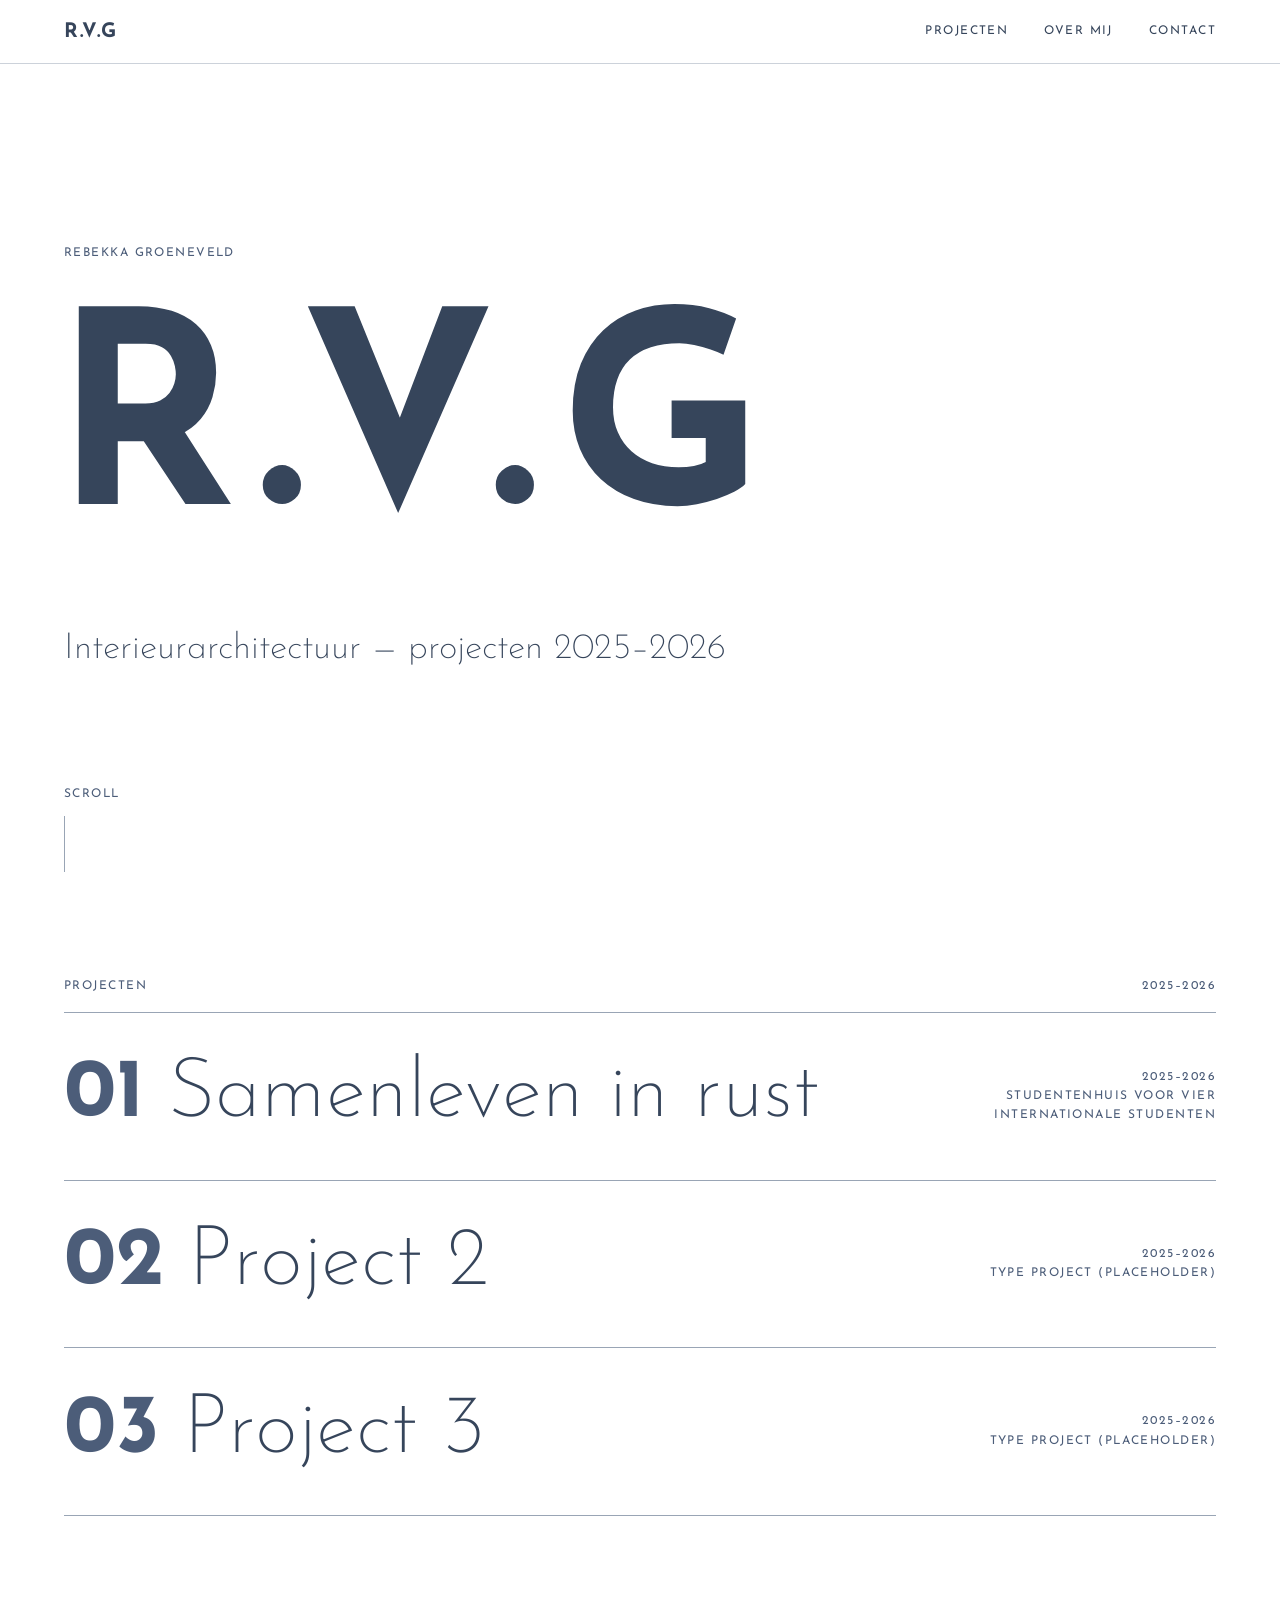
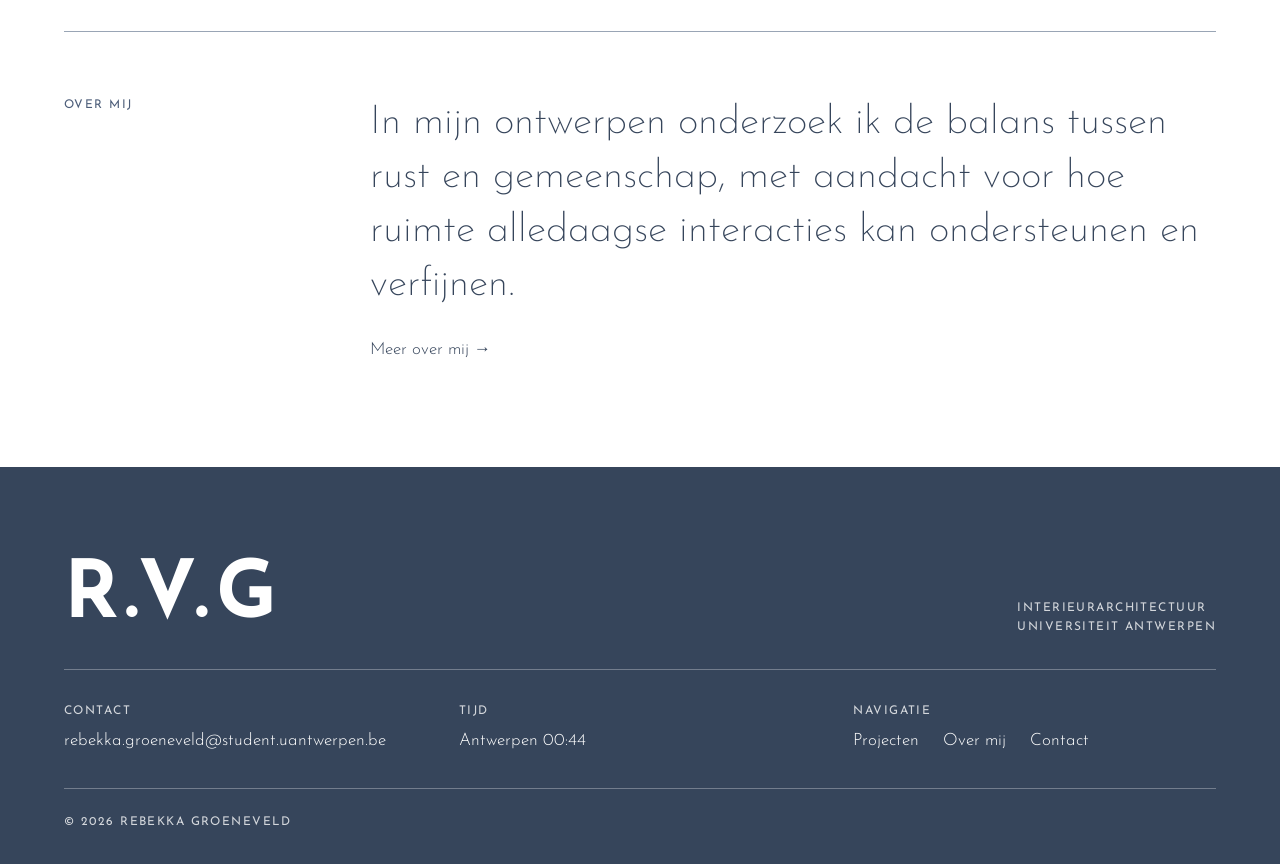
==== index.html @ e5ceb984 "start portfolio" ====
<!doctype html>
<html lang="nl">
<head>
<meta charset="utf-8">
<meta name="viewport" content="width=device-width, initial-scale=1">
<title>R.V.G — Interieurarchitectuur, portfolio van Rebekka Groeneveld</title>
<meta name="description" content="Portfolio van Rebekka Groeneveld, student interieurarchitectuur aan de Universiteit Antwerpen. Drie projecten als verhaal doorheen het ontwerpproces.">
<meta name="theme-color" content="#36455B">
<meta property="og:type" content="website">
<meta property="og:site_name" content="R.V.G">
<meta property="og:title" content="R.V.G — Interieurarchitectuur, portfolio van Rebekka Groeneveld">
<meta property="og:description" content="Portfolio van Rebekka Groeneveld, student interieurarchitectuur aan de Universiteit Antwerpen. Drie projecten als verhaal doorheen het ontwerpproces.">
<meta property="og:locale" content="nl_BE">
<!-- Optioneel: <meta property="og:image" content="https://GEBRUIKERSNAAM.github.io/REPO/assets/img/project-1/04-render-leefruimte.jpg"> (absolute URL nodig voor delen op social media) -->
<link rel="icon" href="data:image/svg+xml,%3Csvg%20xmlns%3D%27http%3A//www.w3.org/2000/svg%27%20viewBox%3D%270%200%2064%2064%27%3E%3Crect%20width%3D%2764%27%20height%3D%2764%27%20fill%3D%27%2336455B%27/%3E%3Ctext%20x%3D%2732%27%20y%3D%2746%27%20text-anchor%3D%27middle%27%20font-family%3D%27Josefin%20Sans%2CHelvetica%20Neue%2CArial%2Csans-serif%27%20font-weight%3D%27700%27%20font-size%3D%2742%27%20fill%3D%27%23ffffff%27%3ER%3C/text%3E%3C/svg%3E">
<link rel="preconnect" href="https://fonts.googleapis.com">
<link rel="preconnect" href="https://fonts.gstatic.com" crossorigin>
<link rel="stylesheet" href="https://fonts.googleapis.com/css2?family=Josefin+Sans:wght@200;300;400;700&amp;display=swap">
<link rel="stylesheet" href="css/style.css">
<script>document.documentElement.classList.add('js');</script>
</head>
<body>
<a class="skip" href="#main">Ga naar inhoud</a>
<header class="site-header">
  <div class="site-header__in">
    <a class="logo" href="index.html" aria-label="R.V.G, naar de startpagina">R.V.G</a>
    <nav class="nav" aria-label="Hoofdmenu">
      <a class="link" href="index.html#projecten">Projecten</a>
      <a class="link" href="about.html">Over mij</a>
      <a class="link" href="contact.html">Contact</a>
    </nav>
    <button class="menu-btn" type="button" aria-expanded="false" aria-controls="mobile-menu"><span class="menu-btn__label">Menu</span></button>
  </div>
</header>
<div class="mobile-menu" id="mobile-menu">
  <nav aria-label="Mobiel menu">
    <a href="index.html#projecten">Projecten</a>
    <a href="about.html">Over mij</a>
    <a href="contact.html">Contact</a>
  </nav>
  <p class="label">Antwerpen<br>rebekka.groeneveld@student.uantwerpen.be</p>
</div>
<main id="main">
  <section class="hero container">
    <p class="label hero__who">Rebekka Groeneveld</p>
    <h1 class="hero__logo">R.V.G</h1>
    <!-- PLACEHOLDER: pas deze hero-zin aan -->
    <p class="hero__line">Interieurarchitectuur — projecten 2025–2026</p>
    <a class="scroll" href="#projecten" aria-label="Scroll naar de projecten"><span class="label">Scroll</span><span class="scroll__line" aria-hidden="true"></span></a>
  </section>

  <section id="projecten" class="projects">
    <div class="container">
      <div class="section-head"><h2 class="label">Projecten</h2><span class="label">2025–2026</span></div>
      <ol class="plist" id="plist"></ol>
      <noscript>
        <ul class="plist plist--static">
          <li><a class="link" href="project.html?p=samenleven-in-rust">01 Samenleven in rust</a></li>
          <li><a class="link" href="project.html?p=project-2">02 Project 2</a></li>
          <li><a class="link" href="project.html?p=project-3">03 Project 3</a></li>
        </ul>
      </noscript>
    </div>
  </section>

  <section class="teaser">
    <div class="container teaser__grid">
      <p class="label reveal">Over mij</p>
      <div class="reveal">
        <p class="teaser__text">In mijn ontwerpen onderzoek ik de balans tussen rust en gemeenschap, met aandacht voor hoe ruimte alledaagse interacties kan ondersteunen en verfijnen.</p>
        <p><a class="link" href="about.html">Meer over mij →</a></p>
      </div>
    </div>
  </section>
</main>
<div class="preview" aria-hidden="true"></div>
<footer class="site-footer">
  <div class="container">
    <div class="site-footer__top">
      <a class="logo logo--lg" href="index.html" aria-label="R.V.G, naar de startpagina">R.V.G</a>
      <p class="label">Interieurarchitectuur<br>Universiteit Antwerpen</p>
    </div>
    <div class="site-footer__grid">
      <div><p class="label">Contact</p><a class="link" href="mailto:rebekka.groeneveld@student.uantwerpen.be">rebekka.groeneveld@student.uantwerpen.be</a></div>
      <div><p class="label">Tijd</p><p data-clock>Antwerpen</p></div>
      <div><p class="label">Navigatie</p><p class="site-footer__nav"><a class="link" href="index.html#projecten">Projecten</a> <a class="link" href="about.html">Over mij</a> <a class="link" href="contact.html">Contact</a></p></div>
    </div>
    <p class="site-footer__copy label">&copy; <span data-year>2026</span> Rebekka Groeneveld</p>
  </div>
</footer>
<script src="js/projects.js" defer></script>
<script src="js/main.js" defer></script>
</body>
</html>
---- css/style.css ----
/* ==========================================================================
   R.V.G — portfolio Rebekka Groeneveld
   Kleuren: enkel de vier merkkleuren (+ transparanties ervan).
   ========================================================================== */
:root{
  --blue-mid:  #4c5d79;   /* hoofdkleur: accenten, hover, lijnen op licht */
  --blue-soft: #99a5b5;   /* secundair: hairlines, randen, placeholders */
  --blue-deep: #36455B;   /* donkerste tint: lopende tekst, footer, donkere secties */
  --white:     #ffffff;   /* basisachtergrond */

  --font: 'Josefin Sans', 'Helvetica Neue', Arial, sans-serif;
  --pad: clamp(1.25rem, 5vw, 4rem);
  --max: 1400px;
  --header-h: 64px;
  --hair: 1px solid var(--blue-soft);
  --ease: cubic-bezier(.2,.7,.2,1);
}

*,*::before,*::after{box-sizing:border-box}
html{scroll-behavior:smooth;scroll-padding-top:var(--header-h);-webkit-text-size-adjust:100%}
body{
  margin:0;padding-top:var(--header-h);
  font-family:var(--font);font-weight:300;font-size:1.0625rem;line-height:1.7;
  color:var(--blue-deep);background:var(--white);
  -webkit-font-smoothing:antialiased;
  animation:pagein .5s ease;
}
body.no-scroll,body.menu-open{overflow:hidden}
body.is-leaving{opacity:0!important;transition:opacity .25s ease}
@keyframes pagein{from{opacity:0}to{opacity:1}}

h1,h2,p,figure,dl,dd,ol,ul{margin:0}
ol,ul{padding:0;list-style:none}
img{display:block;max-width:100%}
a{color:inherit}
b{font-weight:700}

:focus-visible{outline:2px solid var(--blue-mid);outline-offset:3px}
.scene--donker :focus-visible,.site-footer :focus-visible,.mobile-menu :focus-visible,.lb :focus-visible{outline-color:var(--white)}

.container{width:100%;max-width:var(--max);margin-inline:auto;padding-inline:var(--pad)}

/* ---------- typografie ---------- */
.label{
  font-size:.75rem;font-weight:400;letter-spacing:.12em;text-transform:uppercase;
  line-height:1.6;color:var(--blue-mid);
}
.display{
  font-weight:200;font-size:clamp(2.5rem,7vw,6rem);line-height:1.04;letter-spacing:-.01em;
}
.num{font-weight:700;color:var(--blue-mid);margin-right:.28em;letter-spacing:0}

/* ---------- link met uitschuivende onderlijn ---------- */
.link{position:relative;text-decoration:none;color:inherit;transition:color .25s}
.link::after{
  content:"";position:absolute;left:0;right:0;bottom:-.1em;height:1px;background:currentColor;
  transform:scaleX(0);transform-origin:left;transition:transform .4s var(--ease);
}
.link:hover,.link:focus-visible{color:var(--blue-mid)}
.link:hover::after,.link:focus-visible::after,.link[aria-current="page"]::after{transform:scaleX(1)}
.site-footer .link:hover,.site-footer .link:focus-visible,.mobile-menu a:hover{color:var(--white)}

/* ---------- header ---------- */
.skip{
  position:absolute;left:var(--pad);top:-5rem;z-index:120;background:var(--blue-deep);color:var(--white);
  padding:.6rem 1rem;font-size:.75rem;letter-spacing:.12em;text-transform:uppercase;text-decoration:none;
}
.skip:focus{top:.5rem}
.site-header{
  position:fixed;inset:0 0 auto 0;height:var(--header-h);z-index:50;
  background:rgba(255,255,255,.94);-webkit-backdrop-filter:blur(8px);backdrop-filter:blur(8px);
  border-bottom:1px solid rgba(153,165,181,.5);transition:background .3s,border-color .3s;
}
.site-header__in{
  height:100%;max-width:var(--max);margin-inline:auto;padding-inline:var(--pad);
  display:flex;align-items:center;justify-content:space-between;
}
.logo{
  font-weight:700;font-size:1.25rem;letter-spacing:.08em;text-transform:uppercase;line-height:1;
  color:var(--blue-deep);text-decoration:none;transition:color .25s;
}
.logo:hover{color:var(--blue-mid)}
.nav{display:none;gap:2.25rem}
.nav a{
  font-size:.75rem;font-weight:400;letter-spacing:.12em;text-transform:uppercase;
  padding:.6rem 0;color:var(--blue-deep);
}
.nav a:hover,.nav a[aria-current="page"]{color:var(--blue-mid)}
.nav a::after{bottom:.35rem}
.menu-btn{
  font:inherit;font-size:.75rem;font-weight:400;letter-spacing:.12em;text-transform:uppercase;
  min-height:44px;padding:.5rem 1rem;background:none;border:1px solid var(--blue-soft);
  color:var(--blue-deep);cursor:pointer;transition:color .25s,border-color .25s;
}
.menu-btn:hover{color:var(--blue-mid)}
@media (min-width:600px){.nav{display:flex}.menu-btn{display:none}.mobile-menu{display:none!important}}

.mobile-menu{
  position:fixed;inset:0;z-index:45;background:var(--blue-deep);color:var(--white);
  padding:calc(var(--header-h) + 2rem) var(--pad) 2rem;
  display:flex;flex-direction:column;justify-content:space-between;
  opacity:0;visibility:hidden;transition:opacity .35s ease,visibility .35s;
}
.mobile-menu nav{display:flex;flex-direction:column;gap:.5rem}
.mobile-menu nav a{font-weight:200;font-size:clamp(2.25rem,11vw,3.5rem);line-height:1.2;text-decoration:none}
.mobile-menu .label{color:rgba(255,255,255,.78)}
.menu-open .mobile-menu{opacity:1;visibility:visible}
.menu-open .site-header{background:var(--blue-deep);border-color:rgba(255,255,255,.25)}
.menu-open .logo,.menu-open .menu-btn{color:var(--white)}
.menu-open .menu-btn{border-color:rgba(255,255,255,.5)}

/* ---------- media (afbeeldingen + placeholders) ---------- */
.fig{display:block}
.media{
  position:relative;display:block;width:100%;aspect-ratio:var(--r,4/3);overflow:hidden;
  margin:0;padding:0;border:0;background:transparent;font:inherit;color:inherit;
}
.media img{
  position:absolute;inset:0;width:100%;height:100%;
  object-fit:var(--fit,cover);object-position:var(--pos,50% 50%);
}
.media--zoom{cursor:zoom-in}
.media.is-missing{background:var(--blue-soft)}
.media.is-missing img{display:none}
.media.is-missing::after{
  content:attr(data-name);position:absolute;inset:0;display:flex;align-items:center;justify-content:center;
  padding:1rem;text-align:center;font-size:.75rem;font-weight:700;letter-spacing:.12em;text-transform:uppercase;
  color:var(--blue-deep);overflow-wrap:anywhere;
}
.cap{
  padding-top:.75rem;text-align:left;
  font-size:.75rem;font-weight:400;letter-spacing:.12em;text-transform:uppercase;line-height:1.6;color:var(--blue-mid);
}

/* ---------- scroll-animaties ---------- */
.js .reveal{
  opacity:0;transform:translateY(22px);
  transition:opacity .9s var(--ease),transform .9s var(--ease);transition-delay:var(--d,0ms);
}
.js .reveal.in{opacity:1;transform:none}

/* ---------- startpagina ---------- */
.hero{
  min-height:calc(100svh - var(--header-h));
  display:flex;flex-direction:column;justify-content:center;padding-block:3rem 6rem;position:relative;
}
.hero__logo{
  font-weight:700;font-size:clamp(4.5rem,21vw,17rem);letter-spacing:.08em;line-height:1;
  color:var(--blue-deep);margin:.15em 0 .2em -.04em;
}
.hero__line{font-weight:200;font-size:clamp(1.25rem,3vw,2.25rem);line-height:1.3;max-width:34ch}
.scroll{
  position:absolute;left:var(--pad);bottom:1.75rem;display:flex;flex-direction:column;gap:.75rem;
  text-decoration:none;
}
.scroll__line{display:block;position:relative;width:1px;height:56px;background:var(--blue-soft);overflow:hidden}
.scroll__line::after{
  content:"";position:absolute;inset:0;background:var(--blue-mid);
  transform:translateY(-100%);animation:scrolldown 2.4s ease-in-out infinite;
}
@keyframes scrolldown{0%{transform:translateY(-100%)}60%,100%{transform:translateY(100%)}}

.projects{padding-block:clamp(2rem,6vw,5rem) clamp(4rem,9vw,8rem)}
.section-head{display:flex;justify-content:space-between;padding-bottom:1rem}
.plist{border-bottom:var(--hair)}
.prow{
  display:grid;grid-template-columns:1fr;gap:1.1rem;padding:1.5rem 0 2rem;border-top:var(--hair);
  color:var(--blue-deep);text-decoration:none;
}
.prow__img{order:-1}
.prow__title{display:block;font-weight:200;font-size:clamp(2.25rem,9vw,3.25rem);line-height:1.08;transition:color .35s,transform .5s var(--ease)}
.prow__meta{display:block}
.prow:hover .prow__title,.prow:focus-visible .prow__title{color:var(--blue-mid)}
@media (min-width:600px) and (max-width:899px){.prow{grid-template-columns:1fr 1fr}.prow__img{grid-column:1/-1}}

/* desktop met muis: grote titels, voorbeeldbeeld volgt de cursor */
@media (hover:hover) and (pointer:fine) and (min-width:900px){
  .prow{grid-template-columns:1fr minmax(12rem,18rem);align-items:center;gap:2rem;padding:clamp(1.5rem,3vw,2.5rem) 0}
  .prow__img{display:none}
  .prow__title{font-size:clamp(3rem,6.5vw,6rem)}
  .prow:hover .prow__title,.prow:focus-visible .prow__title{transform:translateX(.6rem)}
  .prow__meta{text-align:right}
  .preview{
    display:block;position:fixed;left:0;top:0;z-index:30;width:min(28vw,400px);aspect-ratio:4/3;
    pointer-events:none;opacity:0;transition:opacity .3s ease;background:var(--blue-soft);overflow:hidden;
  }
  .preview.on{opacity:1}
  .preview__item{position:absolute;inset:0;opacity:0;transition:opacity .25s ease}
  .preview__item.on{opacity:1}
  .preview .media{aspect-ratio:auto;height:100%}
}
.preview{display:none}

.teaser{padding-block:0 clamp(3rem,8vw,7rem)}
.teaser::before{content:"";display:block;width:min(100% - 2 * var(--pad), var(--max) - 2 * var(--pad));margin:0 auto clamp(2rem,5vw,4rem);border-top:var(--hair)}
.teaser__grid{display:grid;gap:1.5rem}
.teaser__text{font-weight:200;font-size:clamp(1.5rem,3.2vw,2.5rem);line-height:1.35;max-width:36ch;margin-bottom:1.5rem}
@media (min-width:900px){.teaser__grid{grid-template-columns:1fr 3fr}}

/* ---------- subpagina's ---------- */
.page-head{padding-block:clamp(3rem,8vw,7rem) clamp(1.5rem,4vw,3rem)}
.page-head .label{margin-bottom:1rem}
.about{padding-bottom:clamp(4rem,9vw,8rem)}
.about__grid{display:grid;gap:clamp(2rem,5vw,5rem);border-top:var(--hair);padding-top:clamp(2rem,5vw,4rem)}
.about__text>p{max-width:62ch;font-size:clamp(1.0625rem,1.3vw,1.25rem)}
.facts{margin-top:clamp(2rem,5vw,4rem);max-width:62ch}
.facts>div{display:grid;gap:.25rem;padding-block:1.1rem;border-top:var(--hair)}
.facts>div:last-child{border-bottom:var(--hair)}
.facts dd{font-weight:400}
@media (min-width:900px){
  .about__grid{grid-template-columns:5fr 7fr;align-items:start}
  .facts>div{grid-template-columns:10rem 1fr;gap:1.5rem}
}
.contact{padding-bottom:clamp(4rem,9vw,8rem)}
.contact>p{padding-top:clamp(1.5rem,4vw,3rem);border-top:var(--hair)}
.big-mail{font-weight:200;font-size:clamp(1.4rem,4.6vw,3.5rem);line-height:1.2;overflow-wrap:anywhere}
.contact__grid{display:grid;gap:2rem;margin-top:clamp(3rem,7vw,6rem);padding-top:1.5rem;border-top:var(--hair)}
.contact__grid .label{margin-bottom:.5rem}
@media (min-width:600px){.contact__grid{grid-template-columns:1fr 1fr}}
.nf{padding-block:clamp(3rem,10vw,9rem);display:grid;gap:1.5rem;justify-items:start}
.nf .display{font-size:clamp(2.25rem,6vw,5rem)}

/* ---------- projectpagina: voortgang ---------- */
.progress{position:fixed;top:0;left:0;right:0;height:2px;z-index:60;pointer-events:none}
.progress span{display:block;height:100%;background:var(--blue-mid);transform-origin:left;transform:scaleX(0)}
.counter{
  position:fixed;right:var(--pad);bottom:1.25rem;z-index:40;display:flex;align-items:center;gap:.8rem;
  padding:.45rem .8rem;background:var(--white);border:1px solid var(--blue-soft);color:var(--blue-mid);
  font-size:.75rem;font-weight:700;letter-spacing:.12em;line-height:1.6;
  opacity:0;transform:translateY(8px);transition:opacity .3s,transform .3s;pointer-events:none;
}
.counter.on{opacity:1;transform:none}
.counter__line{position:relative;width:40px;height:2px;background:var(--blue-soft);overflow:hidden}
.counter__line span{position:absolute;inset:0;background:var(--blue-mid);transform-origin:left;transform:scaleX(0);transition:transform .45s var(--ease)}

/* ---------- projectpagina: intro ---------- */
.p-intro__head{padding-block:clamp(3rem,8vw,7rem) clamp(2rem,5vw,4rem)}
.p-intro__head .label{margin-bottom:1.25rem}
.meta{
  display:grid;gap:1.25rem 2rem;margin-top:clamp(2rem,5vw,4rem);padding-top:1.25rem;border-top:var(--hair);
  grid-template-columns:repeat(auto-fit,minmax(200px,1fr));
}
.meta dd{font-weight:400;font-size:.95rem;line-height:1.5}
.bleed .media{aspect-ratio:auto;height:clamp(360px,82svh,980px)}
.bleed .cap{padding-inline:var(--pad)}

/* ---------- projectpagina: scènes ---------- */
.scene{padding-block:clamp(4rem,10vw,9rem)}
.scene::before{
  content:"";display:block;width:min(100% - 2 * var(--pad), var(--max) - 2 * var(--pad));
  margin:0 auto clamp(2rem,5vw,4rem);border-top:var(--hair);
}
.scene__text{max-width:62ch}
.scene__text p{font-size:clamp(1.0625rem,1.3vw,1.1875rem)}
.scene__text p+p{margin-top:1.1em}
.grid{display:grid;gap:clamp(1.75rem,4vw,4rem);align-items:center}
.scene__media{display:grid;gap:1.25rem}
@media (min-width:900px){
  .scene--split .grid,.scene--donker .grid{grid-template-columns:5fr 7fr}
  .scene--split-rev .grid{grid-template-columns:7fr 5fr}
  .scene--split-rev .scene__text{order:2}
  .scene--sticky .grid{grid-template-columns:7fr 5fr;align-items:start}
  .scene--sticky .scene__media{position:sticky;top:calc(var(--header-h) + 2rem)}
  .scene--sticky .scene__text{padding-block:min(32vh,16rem)}
}

/* twee beelden naast elkaar */
.pair{display:grid;gap:clamp(2rem,5vw,5rem);margin-top:clamp(2.5rem,6vw,5rem)}
@media (min-width:600px){.pair{grid-template-columns:1fr 1fr;align-items:start}}
@media (min-width:900px){.scene--paar .pair>:nth-child(2){margin-top:clamp(2rem,6vw,6rem)}}
.scene--tekeningen{padding-block:clamp(5rem,12vw,11rem)}
.scene--tekeningen .pair{margin-top:clamp(3rem,8vw,7rem)}

/* full-bleed */
.bleed-holder{position:relative}
.over{padding:1.5rem var(--pad) 0;max-width:none}
@media (min-width:900px){
  .over{
    position:absolute;left:var(--pad);bottom:var(--pad);max-width:min(34rem,calc(100% - 2 * var(--pad)));
    padding:clamp(1.5rem,3vw,2.75rem);background:var(--white);
  }
}
.scene__after{margin-top:clamp(2rem,5vw,4rem)}
.scene--slot .scene__after .scene__text{max-width:62ch}
.scene--slot .scene__text p{font-size:clamp(1.25rem,2.2vw,1.75rem);line-height:1.6}

/* donker conceptmoment */
.scene--donker{background:var(--blue-deep);color:var(--white)}
.scene--donker::before{border-color:rgba(255,255,255,.35)}
.scene--donker .cap,.scene--donker .label{color:rgba(255,255,255,.78)}

/* galerij */
.gallery{margin-top:clamp(4rem,9vw,8rem);padding-top:clamp(2rem,5vw,4rem);border-top:var(--hair);columns:1;column-gap:clamp(1rem,3vw,3rem)}
.gallery .fig{break-inside:avoid;margin-bottom:clamp(1rem,3vw,3rem)}
@media (min-width:600px){.gallery{columns:2}}

/* volgend project */
.next{padding-block:clamp(4rem,10vw,9rem) clamp(3rem,7vw,6rem)}
.next::before{
  content:"";display:block;width:min(100% - 2 * var(--pad), var(--max) - 2 * var(--pad));
  margin:0 auto clamp(2rem,5vw,4rem);border-top:var(--hair);
}
.next__link{display:grid;gap:1.5rem;text-decoration:none;color:var(--blue-deep)}
.next__title{display:block;font-weight:200;font-size:clamp(2.25rem,6vw,5rem);line-height:1.05;margin-top:.75rem;transition:color .35s}
.next__link:hover .next__title,.next__link:focus-visible .next__title{color:var(--blue-mid)}
.next__link .media{--r:16/10}
.back{display:inline-block;margin-top:clamp(2rem,5vw,3.5rem);font-size:.75rem;font-weight:400;letter-spacing:.12em;text-transform:uppercase}
@media (min-width:900px){.next__link{grid-template-columns:6fr 6fr;align-items:center;gap:4rem}}

/* ---------- footer ---------- */
.site-footer{background:var(--blue-deep);color:var(--white);padding-block:clamp(3rem,7vw,6rem) 2rem}
.site-footer .label{color:rgba(255,255,255,.78)}
.site-footer .logo{color:var(--white)}
.logo--lg{font-size:clamp(2.5rem,8vw,5rem)}
.site-footer__top{display:flex;justify-content:space-between;align-items:flex-end;gap:2rem;padding-bottom:2rem;border-bottom:1px solid rgba(255,255,255,.3)}
.site-footer__grid{display:grid;gap:2rem;padding-block:2rem}
.site-footer__grid p.label{margin-bottom:.35rem}
.site-footer__nav{display:flex;flex-wrap:wrap;gap:.25rem 1.5rem}
.site-footer__copy{padding-top:1.5rem;border-top:1px solid rgba(255,255,255,.3)}
@media (min-width:600px){.site-footer__grid{grid-template-columns:repeat(3,1fr)}}

/* ---------- lightbox ---------- */
.lb{position:fixed;inset:0;z-index:100;background:rgba(54,69,91,.97);color:var(--white);display:none;flex-direction:column}
.lb.open{display:flex;animation:pagein .25s ease}
.lb .label{color:rgba(255,255,255,.78)}
.lb__bar{display:flex;justify-content:space-between;align-items:center;min-height:var(--header-h);padding:.5rem var(--pad)}
.lb__btn,.lb__nav{
  font:inherit;font-size:.75rem;font-weight:400;letter-spacing:.12em;text-transform:uppercase;color:var(--white);
  background:none;border:1px solid rgba(255,255,255,.5);cursor:pointer;min-height:44px;min-width:44px;padding:.4rem 1rem;
  transition:background .25s,color .25s;
}
.lb__btn:hover,.lb__nav:hover{background:var(--white);color:var(--blue-deep)}
.lb__nav{position:absolute;top:50%;transform:translateY(-50%);font-size:1.25rem;padding:.4rem .7rem}
.lb__prev{left:.75rem}.lb__next{right:.75rem}
.lb__stage{flex:1;min-height:0;display:flex;overflow:auto;padding:0 clamp(3.5rem,8vw,6rem)}
.lb__img{margin:auto;max-width:100%;max-height:100%;width:auto;height:auto;object-fit:contain;background:var(--white);cursor:zoom-in}
.lb.zoom .lb__img{max-width:none;max-height:none;width:200%;cursor:zoom-out}
.lb__stage.is-missing .lb__img{display:none}
.lb__stage.is-missing::after{
  content:attr(data-name);margin:auto;padding:3rem;background:var(--blue-soft);color:var(--blue-deep);
  font-size:.75rem;font-weight:700;letter-spacing:.12em;text-transform:uppercase;
}
.lb__cap{padding:.9rem var(--pad) 1.25rem;min-height:3.25rem}
@media (max-width:599px){
  .lb__stage{padding:0 .75rem}
  .lb__nav{top:auto;bottom:.6rem;transform:none}
}

/* ---------- reduced motion ---------- */
@media (prefers-reduced-motion: reduce){
  html{scroll-behavior:auto}
  *,*::before,*::after{animation:none!important;transition:none!important}
  .js .reveal{opacity:1;transform:none}
}
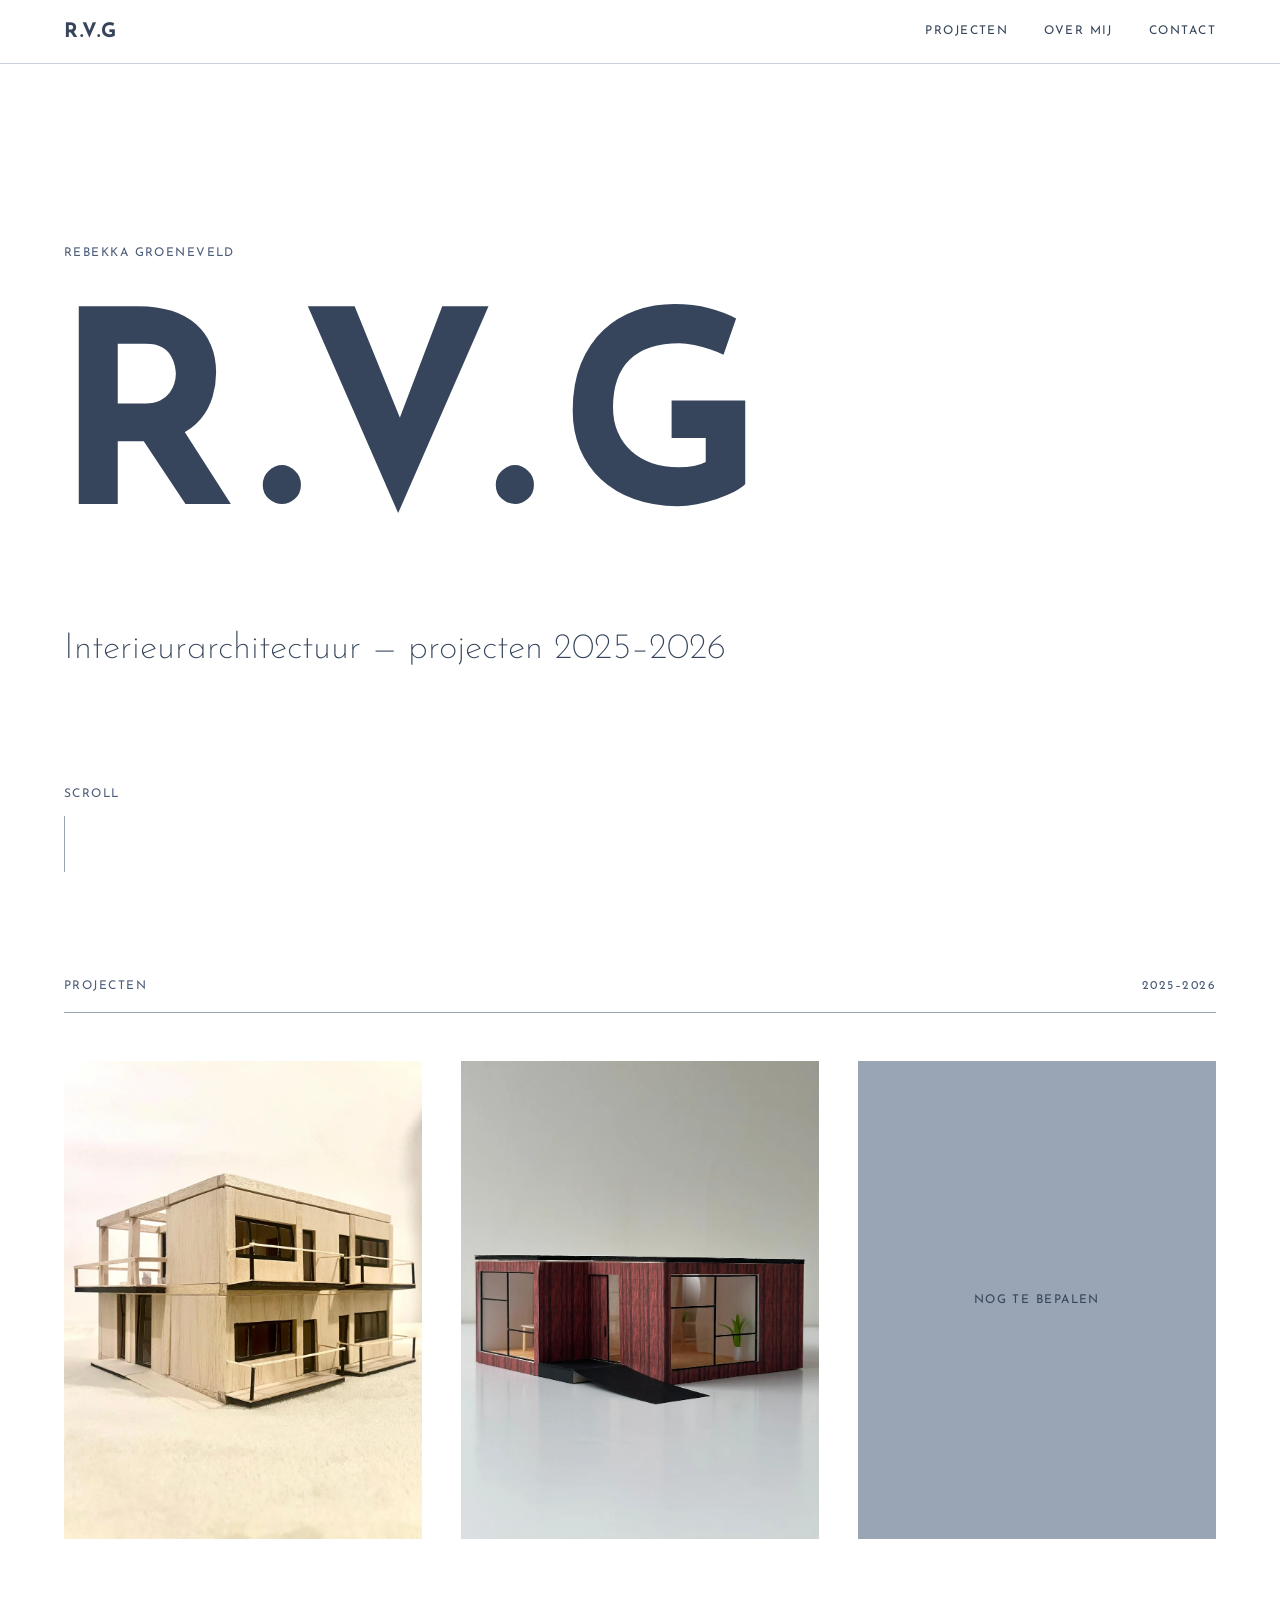
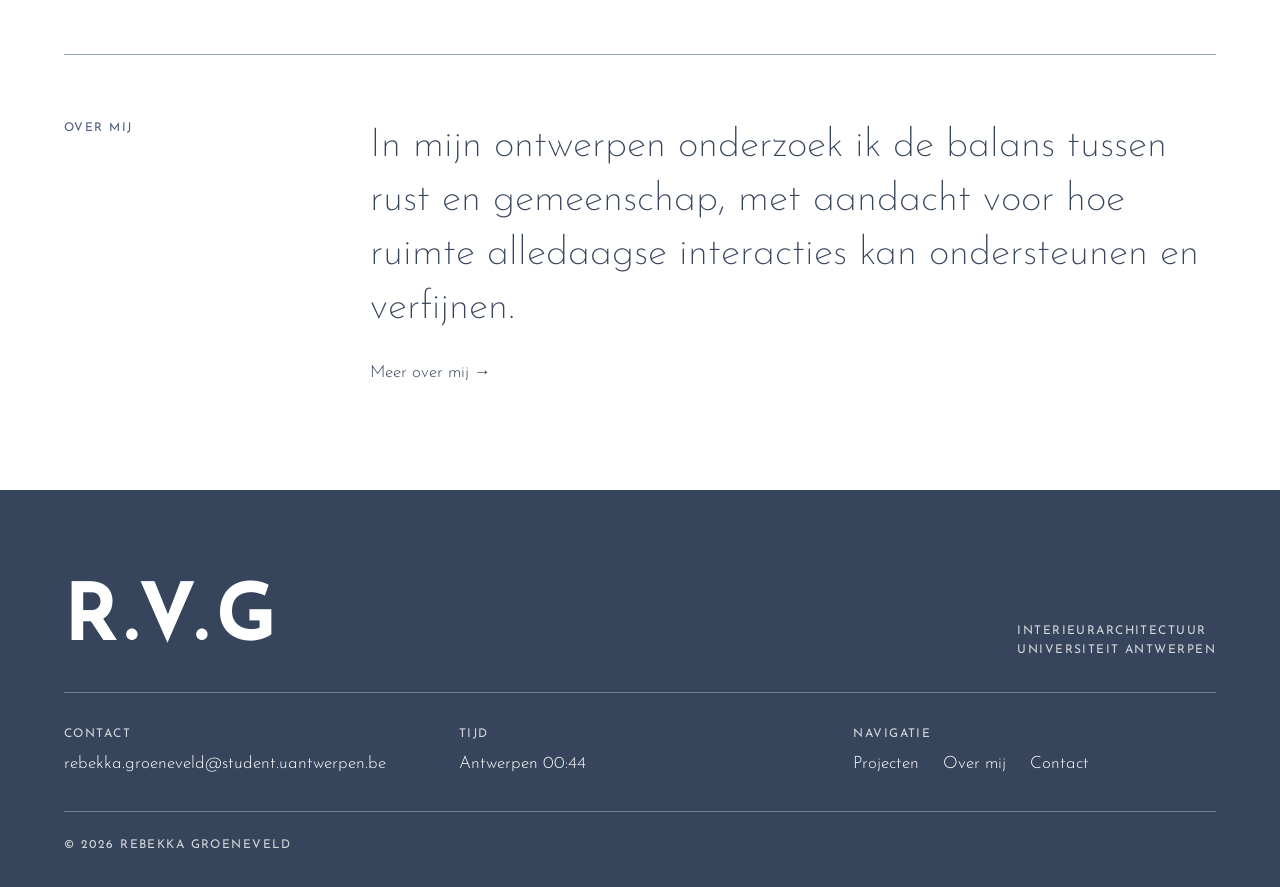
==== commit f045975c: "project 2 toegevoegd" ====
--- a/index.html
+++ b/index.html
@@ -11,7 +11,7 @@
 <meta property="og:title" content="R.V.G — Interieurarchitectuur, portfolio van Rebekka Groeneveld">
 <meta property="og:description" content="Portfolio van Rebekka Groeneveld, student interieurarchitectuur aan de Universiteit Antwerpen. Drie projecten als verhaal doorheen het ontwerpproces.">
 <meta property="og:locale" content="nl_BE">
-<!-- Optioneel: <meta property="og:image" content="https://GEBRUIKERSNAAM.github.io/REPO/assets/img/project-1/04-render-leefruimte.jpg"> (absolute URL nodig voor delen op social media) -->
+<!-- Optioneel: <meta property="og:image" content="https://GEBRUIKERSNAAM.github.io/REPO/assets/img/project-1/00-hoofdbeeld-eindresultaat.webp"> (absolute URL nodig voor delen op social media) -->
 <link rel="icon" href="data:image/svg+xml,%3Csvg%20xmlns%3D%27http%3A//www.w3.org/2000/svg%27%20viewBox%3D%270%200%2064%2064%27%3E%3Crect%20width%3D%2764%27%20height%3D%2764%27%20fill%3D%27%2336455B%27/%3E%3Ctext%20x%3D%2732%27%20y%3D%2746%27%20text-anchor%3D%27middle%27%20font-family%3D%27Josefin%20Sans%2CHelvetica%20Neue%2CArial%2Csans-serif%27%20font-weight%3D%27700%27%20font-size%3D%2742%27%20fill%3D%27%23ffffff%27%3ER%3C/text%3E%3C/svg%3E">
 <link rel="preconnect" href="https://fonts.googleapis.com">
 <link rel="preconnect" href="https://fonts.gstatic.com" crossorigin>
@@ -52,11 +52,11 @@
   <section id="projecten" class="projects">
     <div class="container">
       <div class="section-head"><h2 class="label">Projecten</h2><span class="label">2025–2026</span></div>
-      <ol class="plist" id="plist"></ol>
+      <ol class="pcards" id="plist"></ol>
       <noscript>
         <ul class="plist plist--static">
-          <li><a class="link" href="project.html?p=samenleven-in-rust">01 Samenleven in rust</a></li>
-          <li><a class="link" href="project.html?p=project-2">02 Project 2</a></li>
+          <li><a class="link" href="project.html?p=samenleven-in-rust">01 Samenleven in Rust</a></li>
+          <li><a class="link" href="project.html?p=onder-invloed-van-kunst">02 Onder invloed van Kunst</a></li>
           <li><a class="link" href="project.html?p=project-3">03 Project 3</a></li>
         </ul>
       </noscript>
@@ -73,7 +73,6 @@
     </div>
   </section>
 </main>
-<div class="preview" aria-hidden="true"></div>
 <footer class="site-footer">
   <div class="container">
     <div class="site-footer__top">
--- a/css/style.css
+++ b/css/style.css
@@ -161,35 +161,34 @@
 @keyframes scrolldown{0%{transform:translateY(-100%)}60%,100%{transform:translateY(100%)}}
 
 .projects{padding-block:clamp(2rem,6vw,5rem) clamp(4rem,9vw,8rem)}
-.section-head{display:flex;justify-content:space-between;padding-bottom:1rem}
-.plist{border-bottom:var(--hair)}
-.prow{
-  display:grid;grid-template-columns:1fr;gap:1.1rem;padding:1.5rem 0 2rem;border-top:var(--hair);
-  color:var(--blue-deep);text-decoration:none;
-}
-.prow__img{order:-1}
-.prow__title{display:block;font-weight:200;font-size:clamp(2.25rem,9vw,3.25rem);line-height:1.08;transition:color .35s,transform .5s var(--ease)}
-.prow__meta{display:block}
-.prow:hover .prow__title,.prow:focus-visible .prow__title{color:var(--blue-mid)}
-@media (min-width:600px) and (max-width:899px){.prow{grid-template-columns:1fr 1fr}.prow__img{grid-column:1/-1}}
-
-/* desktop met muis: grote titels, voorbeeldbeeld volgt de cursor */
-@media (hover:hover) and (pointer:fine) and (min-width:900px){
-  .prow{grid-template-columns:1fr minmax(12rem,18rem);align-items:center;gap:2rem;padding:clamp(1.5rem,3vw,2.5rem) 0}
-  .prow__img{display:none}
-  .prow__title{font-size:clamp(3rem,6.5vw,6rem)}
-  .prow:hover .prow__title,.prow:focus-visible .prow__title{transform:translateX(.6rem)}
-  .prow__meta{text-align:right}
-  .preview{
-    display:block;position:fixed;left:0;top:0;z-index:30;width:min(28vw,400px);aspect-ratio:4/3;
-    pointer-events:none;opacity:0;transition:opacity .3s ease;background:var(--blue-soft);overflow:hidden;
-  }
-  .preview.on{opacity:1}
-  .preview__item{position:absolute;inset:0;opacity:0;transition:opacity .25s ease}
-  .preview__item.on{opacity:1}
-  .preview .media{aspect-ratio:auto;height:100%}
-}
-.preview{display:none}
+.section-head{display:flex;justify-content:space-between;padding-bottom:1rem;border-bottom:var(--hair);margin-bottom:clamp(1.5rem,4vw,3rem)}
+.plist--static li{padding:.5rem 0}
+
+/* drie projectkaarten naast elkaar; naam verschijnt bij hover */
+.pcards{display:grid;grid-template-columns:1fr;gap:clamp(1.5rem,3vw,2.5rem)}
+@media (min-width:600px){.pcards{grid-template-columns:repeat(3,1fr)}}
+.pcard{position:relative;display:block;color:var(--blue-deep);text-decoration:none;overflow:hidden}
+.pcard__img .media{aspect-ratio:3/4}
+.pcard__img img{transition:transform 1.1s var(--ease)}
+.pcard__over{
+  position:absolute;inset:0;display:flex;flex-direction:column;justify-content:flex-end;gap:.5rem;
+  padding:clamp(1rem,2vw,1.75rem);color:var(--white);background:rgba(54,69,91,.72);
+  opacity:0;transition:opacity .45s var(--ease);
+}
+.pcard__title{display:block;font-weight:200;font-size:clamp(1.5rem,2.6vw,2.5rem);line-height:1.1;transform:translateY(10px);transition:transform .6s var(--ease)}
+.pcard__title .num{color:var(--white)}
+.pcard__over .label{color:rgba(255,255,255,.85);transform:translateY(10px);transition:transform .6s var(--ease) .05s}
+.pcard:hover .pcard__over,.pcard:focus-visible .pcard__over{opacity:1}
+.pcard:hover .pcard__title,.pcard:focus-visible .pcard__title,
+.pcard:hover .pcard__over .label,.pcard:focus-visible .pcard__over .label{transform:none}
+.pcard:hover .pcard__img img,.pcard:focus-visible .pcard__img img{transform:scale(1.03)}
+.pcard:focus-visible{outline-offset:4px}
+.pcard .media.is-missing::after{font-weight:400}
+/* touch: geen hover, dus de naam staat altijd zichtbaar onderaan het beeld */
+@media (hover:none){
+  .pcard__over{opacity:1;background:rgba(54,69,91,.55)}
+  .pcard__title,.pcard__over .label{transform:none}
+}
 
 .teaser{padding-block:0 clamp(3rem,8vw,7rem)}
 .teaser::before{content:"";display:block;width:min(100% - 2 * var(--pad), var(--max) - 2 * var(--pad));margin:0 auto clamp(2rem,5vw,4rem);border-top:var(--hair)}
@@ -255,6 +254,8 @@
 .scene__text p+p{margin-top:1.1em}
 .grid{display:grid;gap:clamp(1.75rem,4vw,4rem);align-items:center}
 .scene__media{display:grid;gap:1.25rem}
+/* staande beelden: nooit hoger dan het scherm */
+.scene__media .fig--tall .media{width:min(100%,calc(78svh * var(--rn,.75)))}
 @media (min-width:900px){
   .scene--split .grid,.scene--donker .grid{grid-template-columns:5fr 7fr}
   .scene--split-rev .grid{grid-template-columns:7fr 5fr}
@@ -268,6 +269,8 @@
 .pair{display:grid;gap:clamp(2rem,5vw,5rem);margin-top:clamp(2.5rem,6vw,5rem)}
 @media (min-width:600px){.pair{grid-template-columns:1fr 1fr;align-items:start}}
 @media (min-width:900px){.scene--paar .pair>:nth-child(2){margin-top:clamp(2rem,6vw,6rem)}}
+.pair--single{grid-template-columns:1fr!important;max-width:min(100%,62rem)}
+.pair--single>:nth-child(2){margin-top:0!important}
 .scene--tekeningen{padding-block:clamp(5rem,12vw,11rem)}
 .scene--tekeningen .pair{margin-top:clamp(3rem,8vw,7rem)}
 
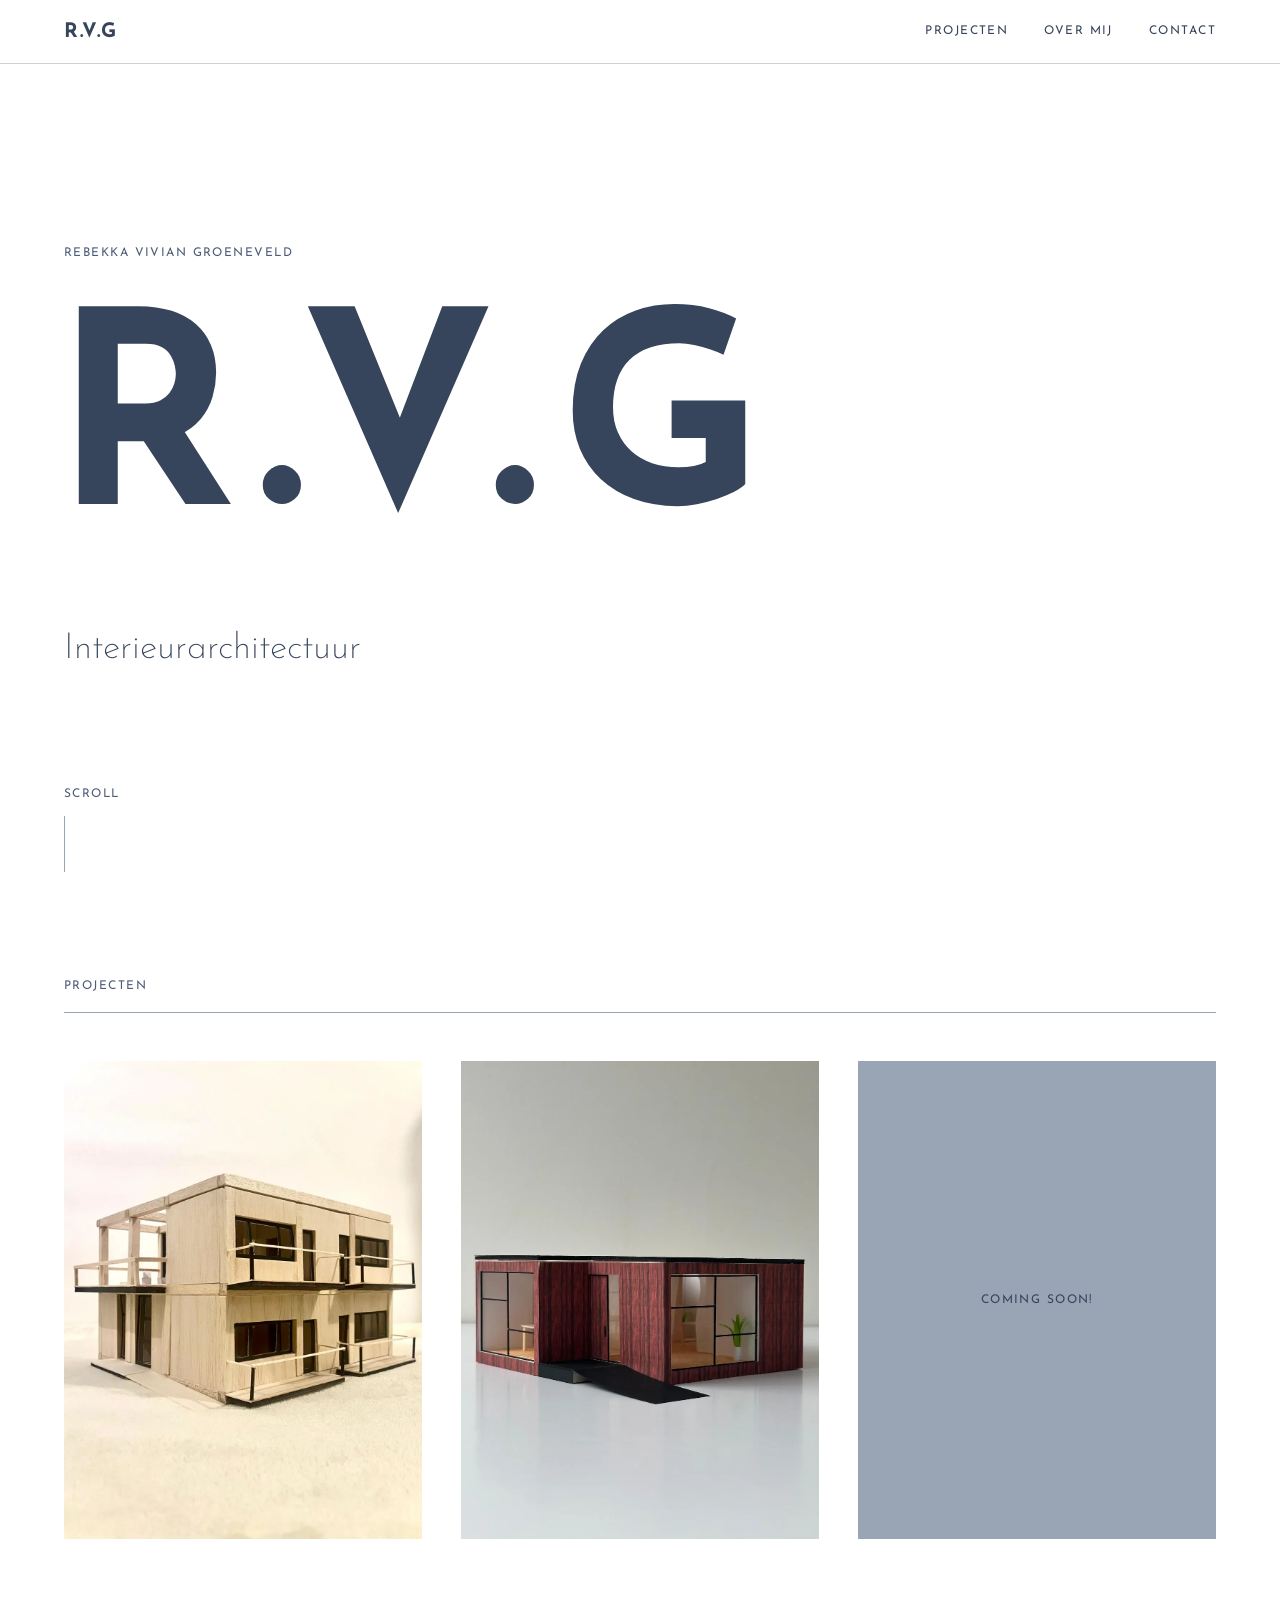
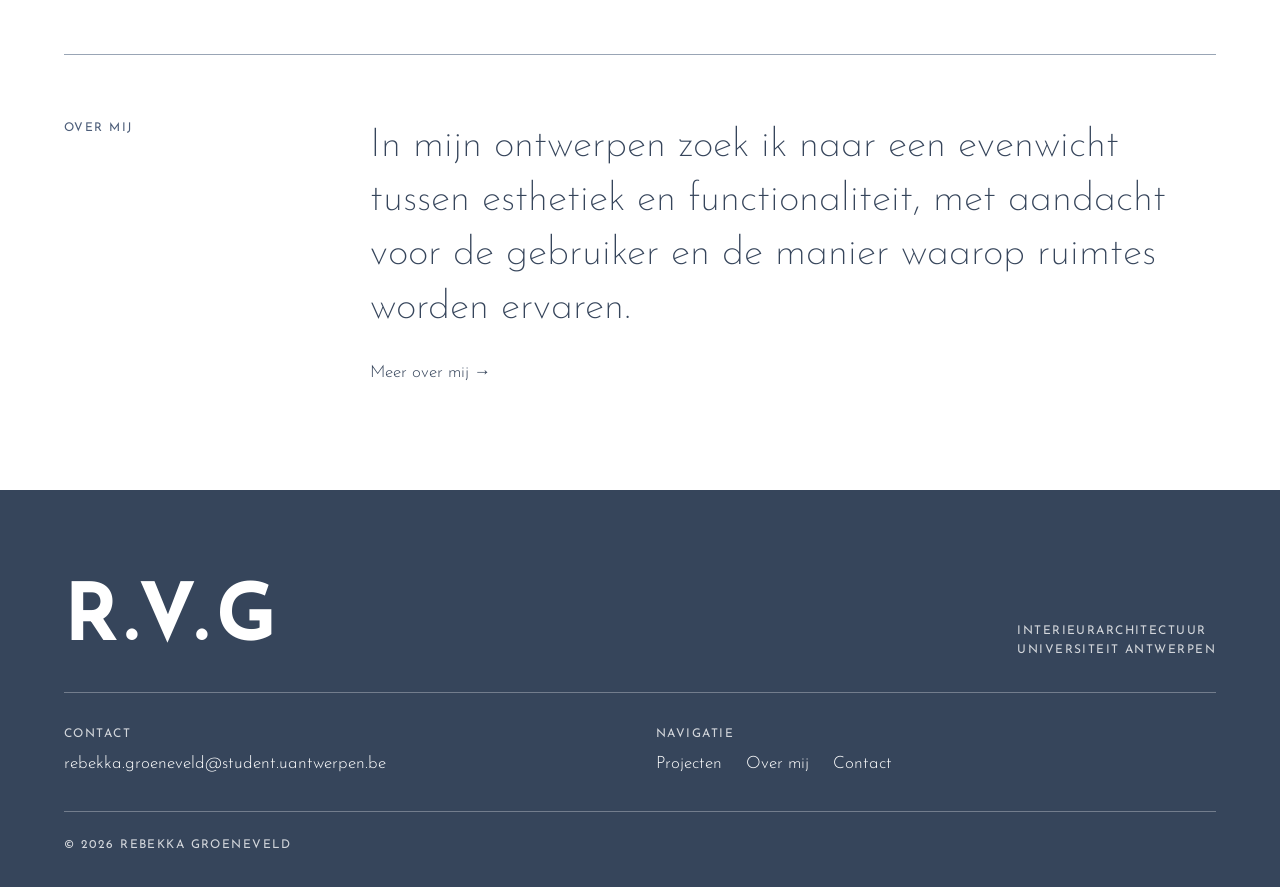
==== commit a48816c3: "aanvulling geziene fouten" ====
--- a/index.html
+++ b/index.html
@@ -3,13 +3,13 @@
 <head>
 <meta charset="utf-8">
 <meta name="viewport" content="width=device-width, initial-scale=1">
-<title>R.V.G — Interieurarchitectuur, portfolio van Rebekka Groeneveld</title>
-<meta name="description" content="Portfolio van Rebekka Groeneveld, student interieurarchitectuur aan de Universiteit Antwerpen. Drie projecten als verhaal doorheen het ontwerpproces.">
+<title>R.V.G — Interieurarchitectuur, portfolio van Rebekka Vivian Groeneveld</title>
+<meta name="description" content="Portfolio van Rebekka Vivian Groeneveld, student interieurarchitectuur aan de Universiteit Antwerpen. Drie projecten als verhaal doorheen het ontwerpproces.">
 <meta name="theme-color" content="#36455B">
 <meta property="og:type" content="website">
 <meta property="og:site_name" content="R.V.G">
-<meta property="og:title" content="R.V.G — Interieurarchitectuur, portfolio van Rebekka Groeneveld">
-<meta property="og:description" content="Portfolio van Rebekka Groeneveld, student interieurarchitectuur aan de Universiteit Antwerpen. Drie projecten als verhaal doorheen het ontwerpproces.">
+<meta property="og:title" content="R.V.G — Interieurarchitectuur, portfolio van Rebekka Vivian Groeneveld">
+<meta property="og:description" content="Portfolio van Rebekka Vivian Groeneveld, student interieurarchitectuur aan de Universiteit Antwerpen. Drie projecten als verhaal doorheen het ontwerpproces.">
 <meta property="og:locale" content="nl_BE">
 <!-- Optioneel: <meta property="og:image" content="https://GEBRUIKERSNAAM.github.io/REPO/assets/img/project-1/00-hoofdbeeld-eindresultaat.webp"> (absolute URL nodig voor delen op social media) -->
 <link rel="icon" href="data:image/svg+xml,%3Csvg%20xmlns%3D%27http%3A//www.w3.org/2000/svg%27%20viewBox%3D%270%200%2064%2064%27%3E%3Crect%20width%3D%2764%27%20height%3D%2764%27%20fill%3D%27%2336455B%27/%3E%3Ctext%20x%3D%2732%27%20y%3D%2746%27%20text-anchor%3D%27middle%27%20font-family%3D%27Josefin%20Sans%2CHelvetica%20Neue%2CArial%2Csans-serif%27%20font-weight%3D%27700%27%20font-size%3D%2742%27%20fill%3D%27%23ffffff%27%3ER%3C/text%3E%3C/svg%3E">
@@ -38,25 +38,25 @@
     <a href="about.html">Over mij</a>
     <a href="contact.html">Contact</a>
   </nav>
-  <p class="label">Antwerpen<br>rebekka.groeneveld@student.uantwerpen.be</p>
+  <p class="label">rebekka.groeneveld@student.uantwerpen.be</p>
 </div>
 <main id="main">
   <section class="hero container">
-    <p class="label hero__who">Rebekka Groeneveld</p>
+    <p class="label hero__who">Rebekka Vivian Groeneveld</p>
     <h1 class="hero__logo">R.V.G</h1>
     <!-- PLACEHOLDER: pas deze hero-zin aan -->
-    <p class="hero__line">Interieurarchitectuur — projecten 2025–2026</p>
+    <p class="hero__line">Interieurarchitectuur</p>
     <a class="scroll" href="#projecten" aria-label="Scroll naar de projecten"><span class="label">Scroll</span><span class="scroll__line" aria-hidden="true"></span></a>
   </section>
 
   <section id="projecten" class="projects">
     <div class="container">
-      <div class="section-head"><h2 class="label">Projecten</h2><span class="label">2025–2026</span></div>
+      <div class="section-head"><h2 class="label">Projecten</h2></div>
       <ol class="pcards" id="plist"></ol>
       <noscript>
         <ul class="plist plist--static">
           <li><a class="link" href="project.html?p=samenleven-in-rust">01 Samenleven in Rust</a></li>
-          <li><a class="link" href="project.html?p=onder-invloed-van-kunst">02 Onder invloed van Kunst</a></li>
+          <li><a class="link" href="project.html?p=onder-invloed-van-kunst">02 Onder Invloed van Kunst</a></li>
           <li><a class="link" href="project.html?p=project-3">03 Project 3</a></li>
         </ul>
       </noscript>
@@ -67,7 +67,7 @@
     <div class="container teaser__grid">
       <p class="label reveal">Over mij</p>
       <div class="reveal">
-        <p class="teaser__text">In mijn ontwerpen onderzoek ik de balans tussen rust en gemeenschap, met aandacht voor hoe ruimte alledaagse interacties kan ondersteunen en verfijnen.</p>
+        <p class="teaser__text">In mijn ontwerpen zoek ik naar een evenwicht tussen esthetiek en functionaliteit, met aandacht voor de gebruiker en de manier waarop ruimtes worden ervaren.</p>
         <p><a class="link" href="about.html">Meer over mij →</a></p>
       </div>
     </div>
@@ -81,7 +81,6 @@
     </div>
     <div class="site-footer__grid">
       <div><p class="label">Contact</p><a class="link" href="mailto:rebekka.groeneveld@student.uantwerpen.be">rebekka.groeneveld@student.uantwerpen.be</a></div>
-      <div><p class="label">Tijd</p><p data-clock>Antwerpen</p></div>
       <div><p class="label">Navigatie</p><p class="site-footer__nav"><a class="link" href="index.html#projecten">Projecten</a> <a class="link" href="about.html">Over mij</a> <a class="link" href="contact.html">Contact</a></p></div>
     </div>
     <p class="site-footer__copy label">&copy; <span data-year>2026</span> Rebekka Groeneveld</p>
--- a/css/style.css
+++ b/css/style.css
@@ -36,7 +36,7 @@
 b{font-weight:700}
 
 :focus-visible{outline:2px solid var(--blue-mid);outline-offset:3px}
-.scene--donker :focus-visible,.site-footer :focus-visible,.mobile-menu :focus-visible,.lb :focus-visible{outline-color:var(--white)}
+.is-dark :focus-visible,.site-footer :focus-visible,.mobile-menu :focus-visible,.lb :focus-visible{outline-color:var(--white)}
 
 .container{width:100%;max-width:var(--max);margin-inline:auto;padding-inline:var(--pad)}
 
@@ -258,6 +258,8 @@
 .scene__media .fig--tall .media{width:min(100%,calc(78svh * var(--rn,.75)))}
 @media (min-width:900px){
   .scene--split .grid,.scene--donker .grid{grid-template-columns:5fr 7fr}
+  .scene--stapel .grid{grid-template-columns:5fr 7fr;align-items:start}
+  .scene--stapel .scene__text{position:sticky;top:calc(var(--header-h) + 2rem)}
   .scene--split-rev .grid{grid-template-columns:7fr 5fr}
   .scene--split-rev .scene__text{order:2}
   .scene--sticky .grid{grid-template-columns:7fr 5fr;align-items:start}
@@ -288,9 +290,10 @@
 .scene--slot .scene__text p{font-size:clamp(1.25rem,2.2vw,1.75rem);line-height:1.6}
 
 /* donker conceptmoment */
-.scene--donker{background:var(--blue-deep);color:var(--white)}
-.scene--donker::before{border-color:rgba(255,255,255,.35)}
-.scene--donker .cap,.scene--donker .label{color:rgba(255,255,255,.78)}
+.scene--donker,.scene.is-dark{background:var(--blue-deep);color:var(--white)}
+.scene.is-dark::before{border-color:rgba(255,255,255,.35)}
+.scene.is-dark .cap,.scene.is-dark .label{color:rgba(255,255,255,.78)}
+.scene.is-dark .media.is-missing{background:var(--blue-mid)}
 
 /* galerij */
 .gallery{margin-top:clamp(4rem,9vw,8rem);padding-top:clamp(2rem,5vw,4rem);border-top:var(--hair);columns:1;column-gap:clamp(1rem,3vw,3rem)}
@@ -320,7 +323,7 @@
 .site-footer__grid p.label{margin-bottom:.35rem}
 .site-footer__nav{display:flex;flex-wrap:wrap;gap:.25rem 1.5rem}
 .site-footer__copy{padding-top:1.5rem;border-top:1px solid rgba(255,255,255,.3)}
-@media (min-width:600px){.site-footer__grid{grid-template-columns:repeat(3,1fr)}}
+@media (min-width:600px){.site-footer__grid{grid-template-columns:repeat(2,1fr)}}
 
 /* ---------- lightbox ---------- */
 .lb{position:fixed;inset:0;z-index:100;background:rgba(54,69,91,.97);color:var(--white);display:none;flex-direction:column}
@@ -349,6 +352,56 @@
   .lb__nav{top:auto;bottom:.6rem;transform:none}
 }
 
+
+/* ---------- stapel, galerij, tekeningen ---------- */
+.scene__label{margin-bottom:clamp(1.5rem,4vw,3rem)}
+.pair--first{margin-top:0}
+.pair--lead>:first-child{grid-column:1/-1}
+.pair--lead{align-items:start}
+.pair--lead>:nth-child(2){margin-top:0!important}
+.pair .fig--tall .media{width:min(100%,calc(80svh * var(--rn,.75)))}
+.scene__media{align-content:start}
+.gallery--plain{margin-top:0;padding-top:0;border-top:0}
+.scene--galerij{padding-block:clamp(3rem,8vw,7rem)}
+@media (min-width:900px){.gallery--plain{columns:3}}
+/* tekeningen op donker: witte vlakken zodat de lijntekening leesbaar blijft */
+.scene.is-dark.scene--tekeningen .media{background:var(--white)}
+
+/* ---------- contactformulier ---------- */
+.contact__layout{display:grid;gap:clamp(3rem,7vw,6rem);padding-top:clamp(1.5rem,4vw,3rem);border-top:var(--hair)}
+.contact__side .contact__grid{border-top:var(--hair);margin-top:clamp(2rem,5vw,4rem)}
+@media (min-width:900px){.contact__layout{grid-template-columns:7fr 5fr;align-items:start}}
+.contact>p{border-top:0}
+.form{display:grid;gap:1.5rem}
+.field{display:grid;gap:.35rem}
+.field input,.field textarea{
+  font:inherit;font-weight:300;font-size:1.0625rem;color:var(--blue-deep);background:var(--white);
+  border:0;border-bottom:1px solid var(--blue-soft);border-radius:0;padding:.6rem 0;width:100%;
+  transition:border-color .25s;
+}
+.field textarea{resize:vertical;min-height:8rem;border:1px solid var(--blue-soft);padding:.75rem}
+.field input:hover,.field textarea:hover{border-color:var(--blue-mid)}
+.field input:focus,.field textarea:focus{outline:2px solid var(--blue-mid);outline-offset:3px;border-color:var(--blue-mid)}
+.form__honey{position:absolute;left:-9999px;width:1px;height:1px;opacity:0}
+.btn{
+  justify-self:start;font:inherit;font-size:.75rem;font-weight:400;letter-spacing:.12em;text-transform:uppercase;
+  min-height:48px;padding:.6rem 2rem;color:var(--white);background:var(--blue-deep);border:1px solid var(--blue-deep);
+  cursor:pointer;transition:background .25s,color .25s;
+}
+.btn:hover:not(:disabled){background:var(--white);color:var(--blue-deep)}
+.btn:disabled{opacity:.6;cursor:wait}
+.form__status{min-height:1.6em}
+.form__status.is-err{color:var(--blue-deep);font-weight:700}
+
+/* ---------- mobiel: beelden altijd volledig en op schermbreedte ---------- */
+@media (max-width:899px){
+  .bleed .media{height:auto;aspect-ratio:var(--r,3/2)}
+  .scene__media .fig--tall .media,.pair .fig--tall .media{width:100%}
+  .scene{padding-block:clamp(3rem,10vw,5rem)}
+  .gallery--plain{columns:1}
+}
+@media (min-width:600px) and (max-width:899px){.gallery--plain{columns:2}}
+
 /* ---------- reduced motion ---------- */
 @media (prefers-reduced-motion: reduce){
   html{scroll-behavior:auto}
